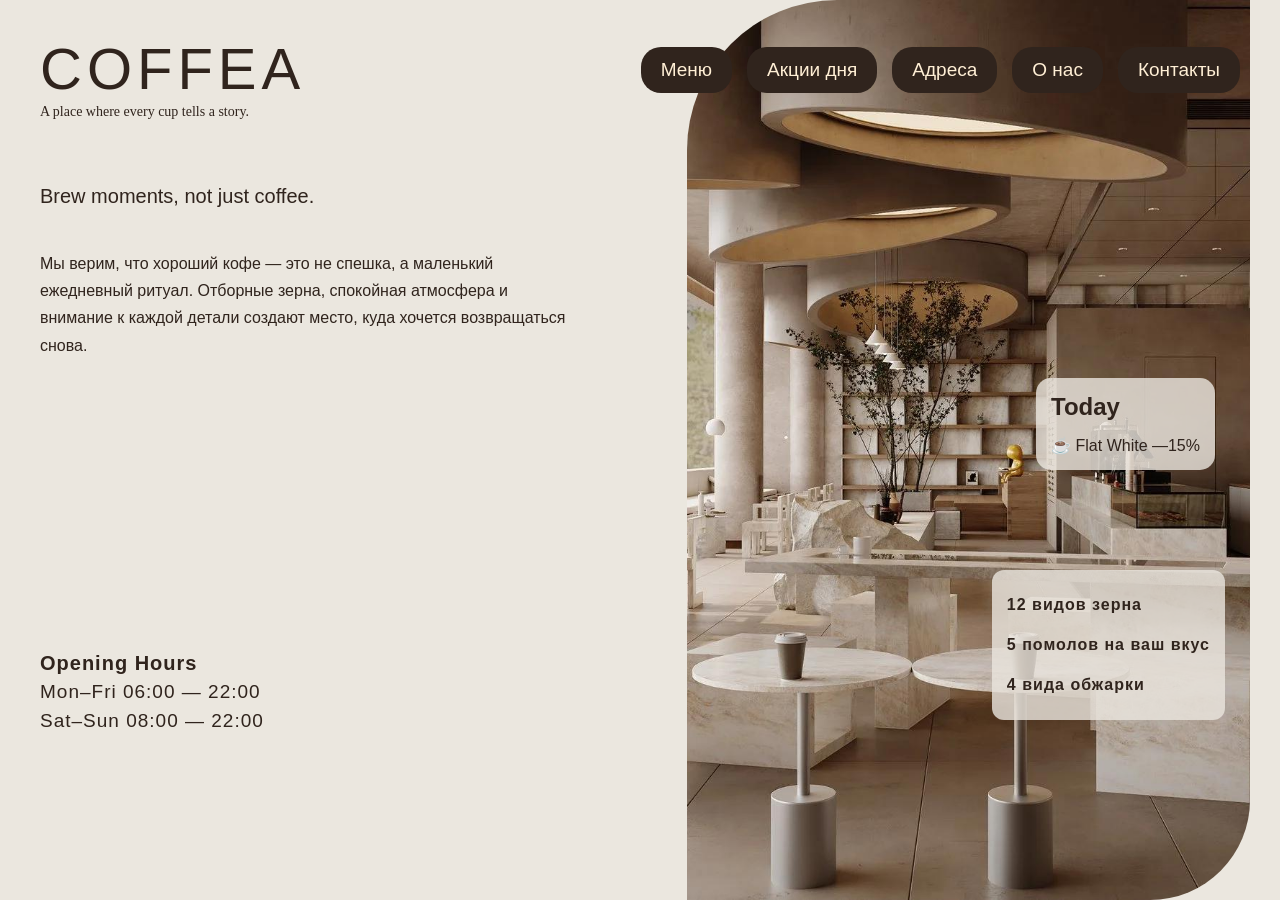
==== index.html @ 831e3708 "Initial COFFEA website" ====
<!DOCTYPE html>
<html lang="ru">
<head>
    <meta charset="UTF-8">
    <meta name="viewport" content="width=device-width, initial-scale=1.0">
    <title>COFFEA — A place where every cup tells a story</title>
    <link rel="stylesheet" href="css/style.css">
</head>
<body>

    <main class="hero">

        <header class="header">
            <div class="logo">
                <span>COFFEA</span>
                <p>A place where every cup tells a story.</p>
            </div>

            <nav class="navigation">
                <a href="menu/menu.html">Меню</a>
                <a href="offers/offers.html">Акции дня</a>
                <a href="locations/locations.html">Адреса</a>
                <a href="about/about.html">О нас</a>
                <a href="contacts/contacts.html">Контакты</a>
            </nav>
        </header>

        <section class="content">

            <div class="description">
                <h1>Brew moments, not just coffee.</h1>

                <p>
                    Мы верим, что хороший кофе — это не спешка,
                    а маленький ежедневный ритуал.
                    Отборные зерна, спокойная атмосфера и
                    внимание к каждой детали создают место,
                    куда хочется возвращаться снова.
                </p>
            </div>

            <div class="opening-hours">
                <h2>Opening Hours</h2>
                <p>Mon–Fri 06:00 — 22:00</p>
                <p>Sat–Sun 08:00 — 22:00</p>
            </div>

        </section>

        <section class="visual">
            <img src="images/cafe.jpeg" alt="Интерьер кофейни COFFEA">

            <div class="daily-offer">
                <h2>Today</h2>
                <p>☕ Flat White —15%</p>
            </div>

            <div class="coffee-info">
                <p>12 видов зерна</p>
                <p>5 помолов на ваш вкус</p>
                <p>4 вида обжарки</p>
            </div>
        </section>

    </main>

</body>
</html>
---- css/style.css ----
* {
    margin: 0;
    padding: 0;
    box-sizing: border-box;
}

body {
    background-color: #ebe7df;
    font-family: Arial, sans-serif;
    color: #30241d;
}

.hero {
    height: 100vh;
    min-height: 700px;
    padding: 35px 40px;
    position: relative;
    overflow: hidden;
}

.header {
    display: flex;
    justify-content: space-between;
    align-items: flex-start;
    position: relative;
    z-index: 2;
}

.logo {
    min-width: 300px;
}
.logo span {
    font-size: 58px;
    font-weight: 300;
    letter-spacing: 5px;
}

.logo p {
    font-family: Georgia, serif;
    font-size: 14px;
    margin-top: 2px;
}

.navigation {
    display: flex;
    gap: 15px;
    padding-top: 12px;
    flex-wrap: wrap;
}

.navigation a {
    color: #FFEFD5;
    text-decoration: none;
    padding: 12px 20px;
    border-radius: 20px;
    font-size: 19px;
    transition: 0.3s;
    background-color: #30241d;
}

.content {
    position: absolute;
    left: 40px;
    top: 185px;
    bottom: 165px;
    width: 48%;
    display: flex;
    flex-direction: column;
    justify-content: space-between;
    padding-right: 35px;
}

.description h1 {
    font-size: 20px;
    font-weight: 400;
    margin-bottom: 42px;
}

.description p {
    font-size: 16px;
    line-height: 1.7;
    max-width: 540px;
}

.opening-hours {
    font-size: 19px;
    line-height: 1.5;
    letter-spacing: 1px;
}

.opening-hours h2 {
    font-size: 20px;
}

.visual {
    position: absolute;
    top: 0;
    right: 30px;
    width: 44%;
    height: 100%;
    border-radius: 150px 0 100px 0;
    overflow: hidden;
}

.visual img {
    display: block;
    width: 100%;
    height: 100%;
    object-fit: cover;
    object-position: center;
}

.daily-offer {
    position: absolute;
    right: 35px;
    top: 42%;
    background: rgba(235, 231, 223, 0.8);
    padding: 15px;
    border-radius: 15px;
}

.daily-offer h2 {
    margin-bottom: 15px;
}

.coffee-info {
    position: absolute;
    right: 25px;
    bottom: 20%;
    background: rgba(235, 231, 223, 0.8);
    padding: 15px;
    border-radius: 12px;
    font-weight: bold;
    letter-spacing: 1px;
    line-height: 2.5;
}
.navigation a[href="#menu"] {
    background-color: #59402f;
    padding: 12px 20px;
    color: #ffffff;
    border: 1px solid #59402f;
    border-radius: 28px;
}
.navigation a[href="#offers"] {
    background-color: #59402f;
    padding: 12px 20px;
    color: #ffffff;
    border: 1px solid #59402f;
    border-radius: 28px;
}
.navigation a[href="#locations"] {
    background-color: #59402f;
    padding: 12px 20px;
    color: #ffffff;
    border: 1px solid #59402f;
    border-radius: 28px;
}
.navigation a[href="#about"] {
    background-color: #59402f;
    padding: 12px 20px;
    color: #ffffff;
    border: 1px solid #59402f;
    border-radius: 28px;
}
.navigation a[href="#contacts"] {
    background-color: #59402f;
    padding: 12px 20px;
    color: #ffffff;
    border: 1px solid #59402f;
    border-radius: 28px;
}
.menu-page {
    min-height: 100vh;
    padding: 35px 40px;
    background-color: #ebe7df;
}

.menu-content {
    margin-top: 100px;
    text-align: center;
}

.menu-content h1 {
    font-family: Georgia, serif;
    font-size: 64px;
    font-weight: 400;
    margin-bottom: 20px;
}

.menu-content p {
    font-size: 18px;
}
.navigation a.active {
    background-color: #59402f;
    color: #ffffff;
    border: 1px solid #59402f;
}.menu-page .header {
    gap: 30px;
}
.offers-page {
    margin-top: 15px;
    padding: 35px 40px;
    color: #30241d;
    background-color: #ebe7df;
}
.offers-item {
    display: flex;
    gap: 75px;
    padding: 50px 50px;
    color: #30241d;
    background-color: #DEB887;
}
.about-content {
    display: block;
    padding: 95px 110px;
    margin-top: 140px;
    background-color: #DEB887;
    color: #30241d;
}
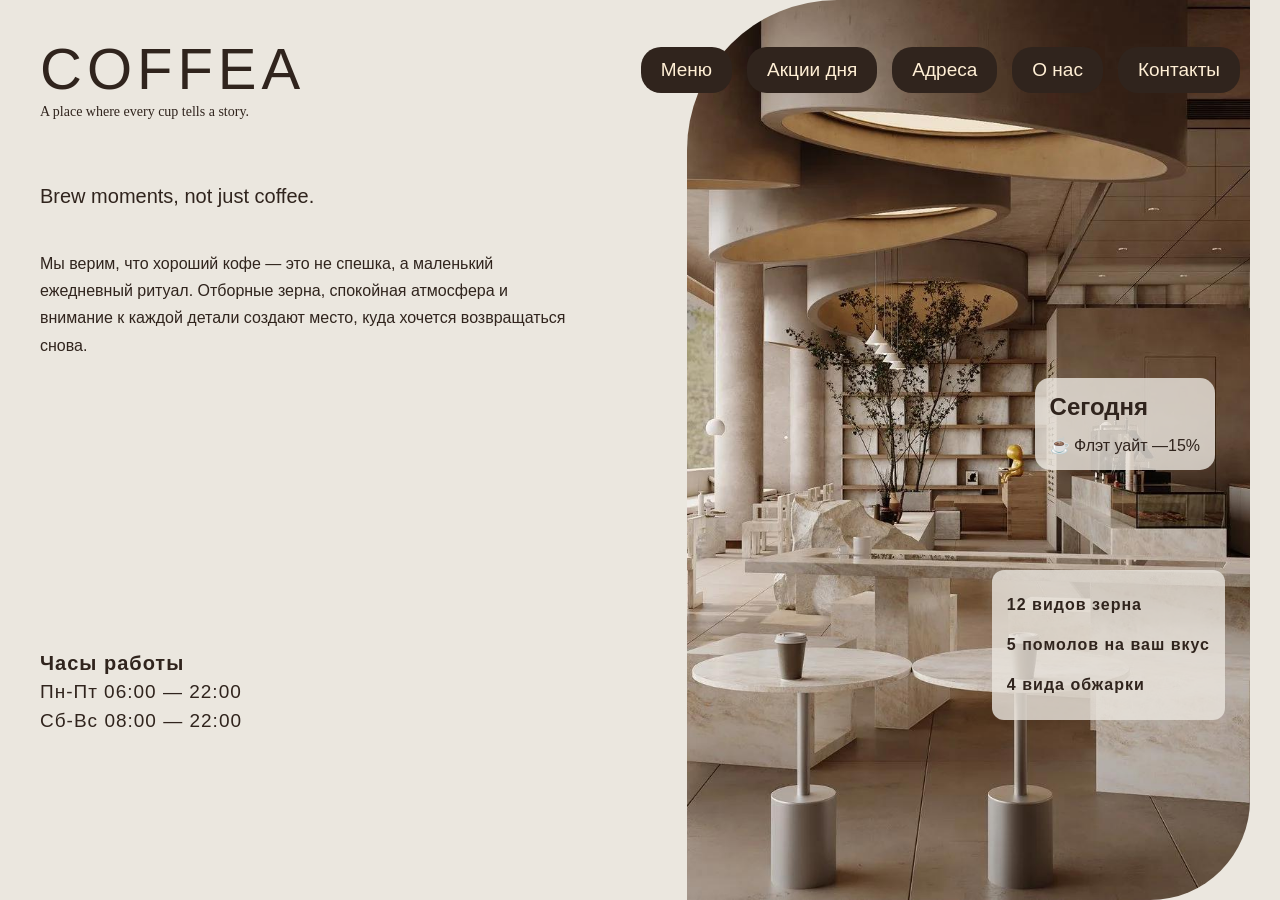
==== commit 55fdb2a5: "update" ====
--- a/index.html
+++ b/index.html
@@ -41,9 +41,9 @@
             </div>
 
             <div class="opening-hours">
-                <h2>Opening Hours</h2>
-                <p>Mon–Fri 06:00 — 22:00</p>
-                <p>Sat–Sun 08:00 — 22:00</p>
+                <h2>Часы работы</h2>
+                <p>Пн-Пт 06:00 — 22:00</p>
+                <p>Сб-Вс 08:00 — 22:00</p>
             </div>
 
         </section>
@@ -52,8 +52,8 @@
             <img src="images/cafe.jpeg" alt="Интерьер кофейни COFFEA">
 
             <div class="daily-offer">
-                <h2>Today</h2>
-                <p>☕ Flat White —15%</p>
+                <h2>Сегодня</h2>
+                <p>☕ Флэт уайт —15%</p>
             </div>
 
             <div class="coffee-info">
--- a/css/style.css
+++ b/css/style.css
@@ -196,10 +196,12 @@
     color: #ffffff;
     border: 1px solid #59402f;
 }.menu-page .header {
+    margin-top: 0px;
     gap: 30px;
 }
 .offers-page {
-    margin-top: 15px;
+    margin-top: 0px;
+    min-height: 100vh;
     padding: 35px 40px;
     color: #30241d;
     background-color: #ebe7df;
@@ -210,6 +212,7 @@
     padding: 50px 50px;
     color: #30241d;
     background-color: #DEB887;
+    border-radius: 30px;
 }
 .about-content {
     display: block;
@@ -217,4 +220,5 @@
     margin-top: 140px;
     background-color: #DEB887;
     color: #30241d;
+    border-radius: 15px;
 }
